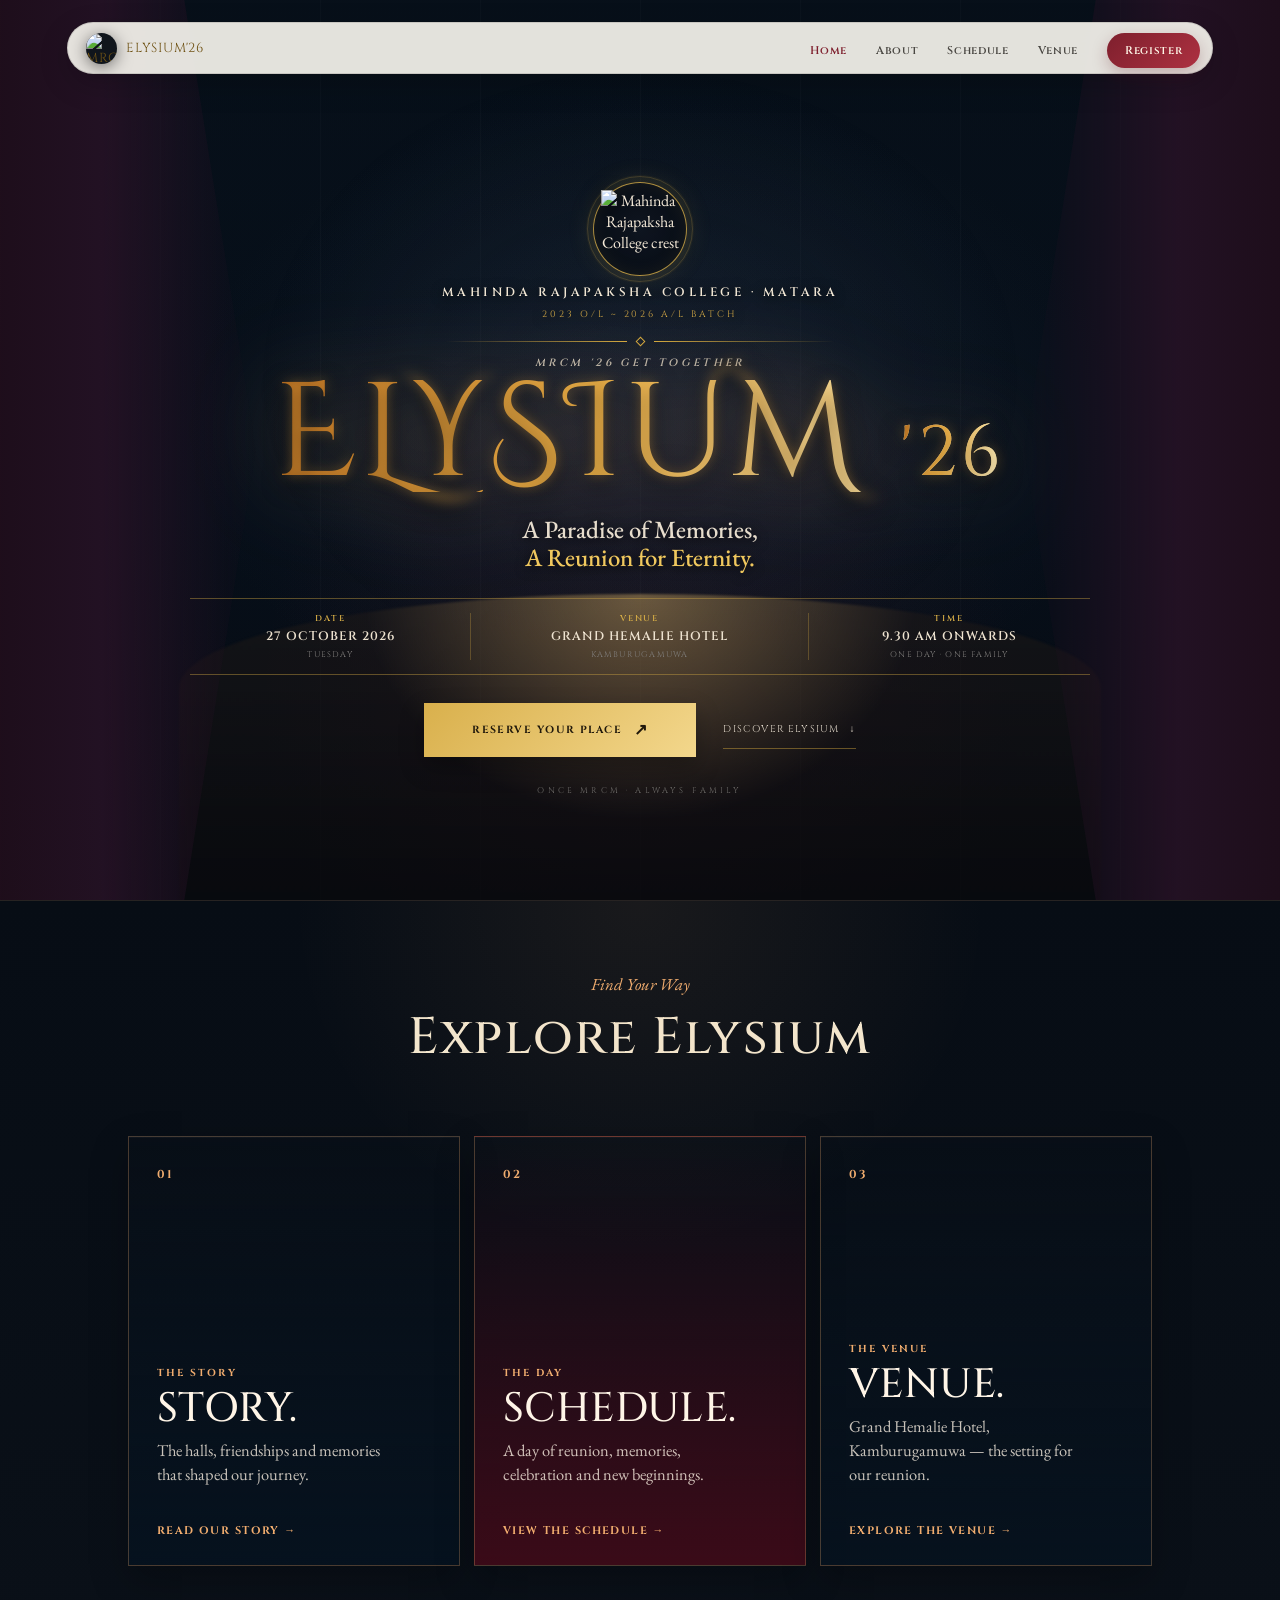
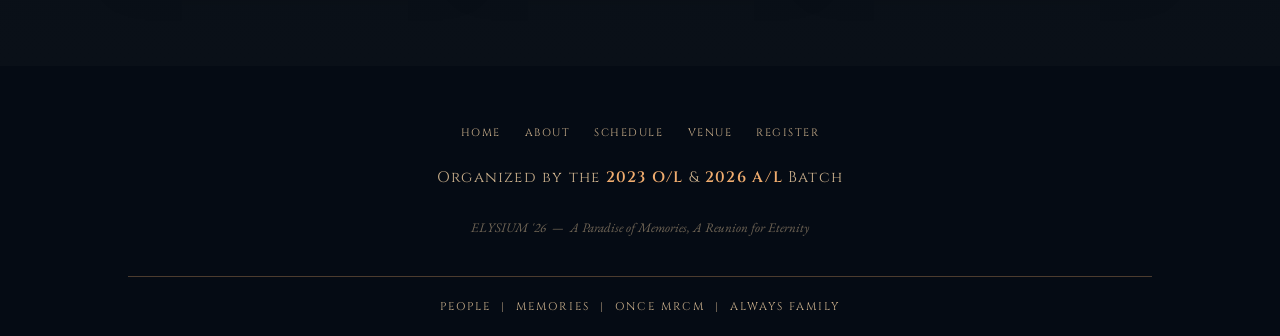
==== index.html @ 6f986b16 "Add files via upload" ====
<!DOCTYPE html>
<html lang="en">
<head>
<meta charset="UTF-8">
<meta name="viewport" content="width=device-width, initial-scale=1.0, viewport-fit=cover">
<title>ELYSIUM '26 — Home</title>
<link rel="preconnect" href="https://fonts.googleapis.com">
<link rel="preconnect" href="https://fonts.gstatic.com" crossorigin>
<link href="https://fonts.googleapis.com/css2?family=Cinzel:wght@400;500;600;700;900&family=Cinzel+Decorative:wght@400;700&family=EB+Garamond:ital,wght@0,400;0,500;0,600;1,400;1,500&display=swap" rel="stylesheet">
<link rel="stylesheet" href="styles.css">
</head>
<body class="home-page">

<svg width="0" height="0" style="position:absolute" aria-hidden="true">
  <defs>
    <linearGradient id="meanderGrad" x1="0%" y1="0%" x2="100%" y2="0%">
      <stop offset="0%" stop-color="#8B4C2F"/>
      <stop offset="45%" stop-color="#F1AD6F"/>
      <stop offset="75%" stop-color="#FBDF9A"/>
      <stop offset="100%" stop-color="#8B4C2F"/>
    </linearGradient>
  </defs>
</svg>

<nav class="navbar" id="navbar">
  <a href="index.html" class="nav-logo"><img src="assets/school-crest.png" alt="MRCM crest"><span>ELYSIUM'26</span></a>
  <button class="nav-toggle" id="navToggle" aria-label="Toggle menu" aria-expanded="false">
    <span></span><span></span><span></span>
  </button>
  <ul class="nav-links" id="navLinks">
    <li><a href="index.html" class="active">Home</a></li>
    <li><a href="about.html">About</a></li>
    <li><a href="schedule.html">Schedule</a></li>
    <li><a href="venue.html">Venue</a></li>
    <li><a href="register.html" class="nav-cta">Register</a></li>
  </ul>
</nav>

<div class="stars" aria-hidden="true"></div>
<div class="petals" id="petals" aria-hidden="true"></div>
<div class="curtain left" aria-hidden="true"></div>
<div class="curtain-gold left" aria-hidden="true"></div>
<div class="curtain right" aria-hidden="true"></div>
<div class="curtain-gold right" aria-hidden="true"></div>

<!-- ============ HERO ============ -->
<header class="hero reference-hero" id="home">
  <div class="hero-backdrop" aria-hidden="true"></div>
  <div class="hero-side-shape hero-side-left" aria-hidden="true"></div>
  <div class="hero-side-shape hero-side-right" aria-hidden="true"></div>

  <div class="hero-content">
    <div class="reference-crest">
      <img src="assets/school-crest.png" alt="Mahinda Rajapaksha College crest">
    </div>

    <div class="school-name reference-school-name">
      <span>MAHINDA RAJAPAKSHA COLLEGE · MATARA</span>
      <small>2023 O/L ~ 2026 A/L BATCH</small>
    </div>

    <div class="hero-divider reference-divider"><span></span><i></i><span></span></div>
    <p class="eyebrow reference-eyebrow">MRCM '26 GET TOGETHER</p>

    <h1>ELYSIUM <span>'26</span></h1>

    <p class="tagline reference-tagline">A Paradise of Memories,<br><em>A Reunion for Eternity.</em></p>

    <div class="reference-meta">
      <div>
        <small>DATE</small>
        <strong>27 OCTOBER 2026</strong>
        <span>TUESDAY</span>
      </div>
      <div>
        <small>VENUE</small>
        <strong>GRAND HEMALIE HOTEL</strong>
        <span>KAMBURUGAMUWA</span>
      </div>
      <div>
        <small>TIME</small>
        <strong>9.30 AM ONWARDS</strong>
        <span>ONE DAY · ONE FAMILY</span>
      </div>
    </div>

    <div class="reference-actions">
      <a href="register.html" class="reference-primary">RESERVE YOUR PLACE <span>↗</span></a>
      <a href="#explore" class="reference-secondary">DISCOVER ELYSIUM <span>↓</span></a>
    </div>

    <div class="hero-footer-line reference-footer-line">ONCE MRCM · ALWAYS FAMILY</div>
  </div>
</header>

<!-- ============ EXPLORE ============ -->
<section class="explore" id="explore">
  <div class="wrap reveal-stagger">
    <div class="schedule-head reveal" style="opacity:1;transform:none;">
      <p class="kicker">Find Your Way</p>
      <h2>Explore Elysium</h2>
    </div>
    <div class="explore-grid explore-grid-three">
      <a href="about.html" class="explore-card explore-story"><span class="num">01</span><div class="explore-card-bottom"><span class="mini-label">THE STORY</span><h3>STORY.</h3><p>The halls, friendships and memories that shaped our journey.</p><span class="go">Read our story →</span></div></a>
      <a href="schedule.html" class="explore-card explore-schedule"><span class="num">02</span><div class="explore-card-bottom"><span class="mini-label">THE DAY</span><h3>SCHEDULE.</h3><p>A day of reunion, memories, celebration and new beginnings.</p><span class="go">View the schedule →</span></div></a>
      <a href="venue.html" class="explore-card explore-venue"><span class="num">03</span><div class="explore-card-bottom"><span class="mini-label">THE VENUE</span><h3>VENUE.</h3><p>Grand Hemalie Hotel, Kamburugamuwa — the setting for our reunion.</p><span class="go">Explore the venue →</span></div></a>
    </div>
  </div>
</section>

<footer>
  <div class="wrap">
    <svg class="laurel" viewBox="0 0 200 90" aria-hidden="true" style="margin:0 auto 22px;">
      <g fill="none" stroke="#F1AD6F" stroke-width="2" stroke-linecap="round">
        <path d="M100 82 C 70 78, 30 60, 18 24 C 30 34, 44 40, 56 38"/>
        <path d="M100 82 C 130 78, 170 60, 182 24 C 170 34, 156 40, 144 38"/>
      </g>
    </svg>
    <nav class="footer-nav" aria-label="Footer navigation">
      <a href="index.html">Home</a>
      <a href="about.html">About</a>
      <a href="schedule.html">Schedule</a>
      <a href="venue.html">Venue</a>
      <a href="register.html">Register</a>
    </nav>
    <p class="org">Organized by the <b>2023 O/L</b> &amp; <b>2026 A/L</b> Batch</p>
    <p class="credit">ELYSIUM '26 &nbsp;&mdash;&nbsp; A Paradise of Memories, A Reunion for Eternity</p>
    <div class="footer-bar">PEOPLE &nbsp;|&nbsp; MEMORIES &nbsp;|&nbsp; ONCE MRCM &nbsp;|&nbsp; ALWAYS FAMILY</div>
  </div>
</footer>

<script src="script.js" defer></script>

</body>
</html>
---- styles.css ----
:root{
    --primary:   #0A0407;   /* near-black, deep night */
    --secondary: #2E0F0C;   /* deep maroon velvet */
    --maroon2:   #4A140F;   /* richer curtain maroon */
    --accent:    #8B4C2F;   /* bronze */
    --highlight: #F1AD6F;   /* gold */
    --bright:    #FBDF9A;   /* champagne */
    --ivory:     #F3E7CF;   /* ivory */
    --ink:       #F6E9D8;   /* body text on dark */
    --ink-dim:   #cbb08c;   /* muted body text */
    --line:      rgba(241,173,111,0.3);
    --sunset:    #C9772F;   /* warm amber sunset */

    --display: 'Cinzel', 'Cinzel Decorative', serif;
    --body: 'EB Garamond', serif;
  }
  body{ background: var(--primary); }

  *{ box-sizing:border-box; margin:0; padding:0; }
  html{ scroll-behavior:smooth; scroll-padding-top: 84px; }
  body{
    font-family: var(--body);
    color: var(--ink);
    background:
      radial-gradient(ellipse 1100px 800px at 50% 100%, rgba(201,119,47,0.32), transparent 60%),
      radial-gradient(ellipse 900px 700px at 90% 20%, rgba(139,76,47,0.35), transparent 60%),
      radial-gradient(ellipse 900px 700px at 5% 60%, rgba(74,20,15,0.55), transparent 60%),
      linear-gradient(180deg, var(--primary) 0%, var(--secondary) 45%, var(--primary) 100%);
    background-attachment: fixed;
    overflow-x:hidden;
    -webkit-font-smoothing:antialiased;
    position:relative;
  }
  img,svg{ max-width:100%; display:block; }

  a{ color:inherit; }
  ::selection{ background:var(--highlight); color:var(--primary); }
  :focus-visible{ outline:2px solid var(--bright); outline-offset:3px; }

  @media (prefers-reduced-motion: reduce){
    *{ animation-duration:0.01ms !important; animation-iteration-count:1 !important; transition-duration:0.01ms !important; scroll-behavior:auto !important; }
  }

  .wrap{ max-width:1080px; margin:0 auto; padding:0 28px; }

  /* ---------- Starfield (fixed, whole page) ---------- */
  .stars{
    position:fixed; inset:0; pointer-events:none; z-index:0;
    background-image:
      radial-gradient(1.4px 1.4px at 12% 18%, rgba(251,223,154,0.9), transparent),
      radial-gradient(1.2px 1.2px at 28% 42%, rgba(251,223,154,0.7), transparent),
      radial-gradient(1.6px 1.6px at 46% 12%, rgba(251,223,154,0.85), transparent),
      radial-gradient(1.1px 1.1px at 63% 33%, rgba(251,223,154,0.6), transparent),
      radial-gradient(1.5px 1.5px at 78% 8%, rgba(251,223,154,0.8), transparent),
      radial-gradient(1.2px 1.2px at 88% 46%, rgba(251,223,154,0.65), transparent),
      radial-gradient(1.3px 1.3px at 8% 65%, rgba(251,223,154,0.55), transparent),
      radial-gradient(1.4px 1.4px at 35% 72%, rgba(251,223,154,0.6), transparent),
      radial-gradient(1.2px 1.2px at 57% 80%, rgba(251,223,154,0.5), transparent),
      radial-gradient(1.5px 1.5px at 93% 70%, rgba(251,223,154,0.55), transparent);
    animation: twinkle 6s ease-in-out infinite;
    opacity:0.8;
  }
  @keyframes twinkle{
    0%,100%{ opacity:0.55; }
    50%{ opacity:1; }
  }

  /* ---------- Falling petals ---------- */
  .petals{ position:fixed; inset:0; overflow:hidden; pointer-events:none; z-index:0; }
  .petal{
    position:absolute; top:-5%;
    width:8px; height:11px; border-radius:60% 5% 60% 5%;
    background: linear-gradient(135deg, var(--highlight), var(--accent));
    opacity:0.75;
    animation-name: fall, sway;
    animation-timing-function: linear, ease-in-out;
    animation-iteration-count: infinite, infinite;
  }
  @keyframes fall{
    0%{ transform: translateY(-10vh) rotate(0deg); }
    100%{ transform: translateY(115vh) rotate(340deg); }
  }
  @keyframes sway{
    0%,100%{ margin-left:0px; }
    50%{ margin-left:36px; }
  }

  /* ---------- Meander / Greek-key divider ---------- */
  .meander{ width:100%; height:22px; opacity:0.9; }
  .meander rect,.meander path{ fill:none; stroke:url(#meanderGrad); stroke-width:2; }

  /* ---------- Scroll reveal ---------- */
  .reveal{ opacity:0; transform: translateY(28px); transition: opacity 0.9s ease, transform 0.9s ease; }
  .reveal.in{ opacity:1; transform:none; }
  .reveal-stagger > *{ opacity:0; transform: translateY(20px); transition: opacity 0.7s ease, transform 0.7s ease; }
  .reveal-stagger.in > *{ opacity:1; transform:none; }
  .reveal-stagger.in > *:nth-child(1){ transition-delay:0.05s; }
  .reveal-stagger.in > *:nth-child(2){ transition-delay:0.14s; }
  .reveal-stagger.in > *:nth-child(3){ transition-delay:0.23s; }
  .reveal-stagger.in > *:nth-child(4){ transition-delay:0.32s; }
  .reveal-stagger.in > *:nth-child(5){ transition-delay:0.41s; }
  .reveal-stagger.in > *:nth-child(6){ transition-delay:0.5s; }
  .reveal-stagger.in > *:nth-child(7){ transition-delay:0.59s; }

  /* ---------- Navbar ---------- */
  .navbar{
    position:fixed; top:0; left:0; right:0; z-index:50;
    display:flex; align-items:center; justify-content:space-between;
    padding: 18px max(28px, 6vw);
    background: rgba(10,4,7,0.35);
    backdrop-filter: blur(10px);
    -webkit-backdrop-filter: blur(10px);
    border-bottom: 1px solid rgba(241,173,111,0.12);
    transition: background 0.35s ease, border-color 0.35s ease, padding 0.35s ease;
  }
  .navbar.scrolled{
    background: rgba(10,4,7,0.82);
    border-bottom-color: var(--line);
    padding: 12px max(28px, 6vw);
  }
  .nav-logo{
    font-family: var(--display); font-size:1rem; letter-spacing:0.14em;
    color: var(--bright); text-decoration:none;
  }
  .nav-logo span{ color: var(--highlight); }
  .nav-links{
    display:flex; align-items:center; gap:34px;
    list-style:none;
  }
  .nav-links a{
    font-family: var(--display); font-size:0.76rem; letter-spacing:0.12em;
    text-decoration:none; color: var(--ink-dim);
    position:relative; padding-bottom:4px;
    transition: color 0.25s ease;
  }
  .nav-links a::after{
    content:""; position:absolute; left:0; bottom:0; height:1px; width:0;
    background: var(--highlight); transition: width 0.3s ease;
  }
  .nav-links a:hover{ color: var(--bright); }
  .nav-links a:hover::after{ width:100%; }
  .nav-links a.nav-cta{
    color: var(--primary);
    background: linear-gradient(100deg, var(--accent), var(--highlight) 55%, var(--bright));
    padding: 9px 20px; letter-spacing:0.1em;
  }
  .nav-links a.nav-cta::after{ display:none; }
  .nav-links a.active{ color: var(--bright); }
  .nav-links a.active::after{ width:100%; }

  /* ---------- Compact page header (About/Schedule/Venue/Register) ---------- */
  .page-hero{
    position:relative; overflow:hidden;
    min-height:46vh;
    display:flex; flex-direction:column; align-items:center; justify-content:center;
    text-align:center; padding: 140px 24px 56px;
  }
  .page-hero .hero-glow{ width:480px; height:480px; top:-6%; opacity:0.85; }
  .page-hero .laurel{ width:88px; }
  .page-hero h1{
    font-family: var(--display); font-weight:700;
    font-size: clamp(2.2rem, 6.4vw, 3.6rem);
    letter-spacing:0.05em;
    background: linear-gradient(100deg, var(--accent) 0%, var(--highlight) 30%, var(--bright) 50%, var(--highlight) 70%, var(--accent) 100%);
    background-size:220% auto;
    -webkit-background-clip:text; background-clip:text; color:transparent;
    filter: drop-shadow(0 0 30px rgba(241,173,111,0.35));
    animation: shimmer 7s linear infinite;
    position:relative; z-index:2;
  }
  .page-hero .eyebrow{ position:relative; z-index:2; }
  .page-hero .page-crumb{
    font-family: var(--display); font-size:0.75rem; letter-spacing:0.18em;
    color: var(--ink-dim); margin-top:14px; position:relative; z-index:2;
  }
  .page-hero .page-crumb a{ color:var(--highlight); text-decoration:none; }
  .page-hero .page-crumb a:hover{ text-decoration:underline; }

  /* ---------- Home: explore cards ---------- */
  .explore{ padding-top: 70px; }
  .explore-grid{
    display:grid; grid-template-columns: repeat(3, 1fr); gap:28px;
    margin-top:48px;
  }
  .explore-card{
    display:block; text-decoration:none;
    border:1px solid var(--line);
    background: linear-gradient(160deg, rgba(241,173,111,0.1), rgba(139,76,47,0.22));
    padding: 38px 30px; position:relative;
    transition: transform 0.35s ease, box-shadow 0.35s ease, border-color 0.35s ease;
  }
  .explore-card:hover{ transform: translateY(-6px); box-shadow: 0 16px 40px rgba(0,0,0,0.35); border-color: var(--highlight); }
  .explore-card .num{
    font-family: var(--display); font-size:0.75rem; letter-spacing:0.14em;
    color: var(--highlight); margin-bottom:14px; display:block;
  }
  .explore-card h3{
    font-family: var(--display); font-size:1.3rem; color: var(--bright);
    letter-spacing:0.03em; margin-bottom:10px;
  }
  .explore-card p{
    font-family: var(--body); font-size:1rem; color: var(--ink-dim); line-height:1.6;
  }
  .explore-card .go{
    display:inline-block; margin-top:18px; font-family:var(--display);
    font-size:0.72rem; letter-spacing:0.12em; color:var(--highlight);
  }
  @media (max-width: 820px){
    .explore-grid{ grid-template-columns: 1fr; }
  }

  .nav-toggle{
    display:none; flex-direction:column; gap:5px;
    background:none; border:none; cursor:pointer; padding:6px; z-index:51;
  }
  .nav-toggle span{ width:24px; height:2px; background: var(--highlight); display:block; transition: transform 0.3s ease, opacity 0.3s ease; }
  .nav-toggle.open span:nth-child(1){ transform: translateY(7px) rotate(45deg); }
  .nav-toggle.open span:nth-child(2){ opacity:0; }
  .nav-toggle.open span:nth-child(3){ transform: translateY(-7px) rotate(-45deg); }

  @media (max-width: 760px){
    .nav-toggle{ display:flex; }
    .nav-links{
      position:fixed; top:0; right:0; height:100vh; width:min(72vw, 300px);
      flex-direction:column; align-items:flex-start; justify-content:center; gap:28px;
      background: rgba(10,4,7,0.97);
      border-left: 1px solid var(--line);
      padding: 40px;
      transform: translateX(100%);
      transition: transform 0.4s ease;
    }
    .nav-links.open{ transform: translateX(0); }
    .nav-links a{ font-size:0.9rem; }
  }

  /* ---------- Velvet curtain frame ---------- */
  .curtain{
    position:fixed; top:0; bottom:0; width:min(9vw, 90px);
    background: linear-gradient(90deg, var(--maroon2), rgba(46,15,12,0.0));
    z-index:1; pointer-events:none;
    box-shadow: inset 0 0 60px rgba(0,0,0,0.5);
  }
  .curtain.left{ left:0; }
  .curtain.right{ right:0; transform:scaleX(-1); }
  .curtain::before{
    content:""; position:absolute; inset:0;
    background-image: repeating-linear-gradient(90deg, rgba(241,173,111,0.12) 0 3px, transparent 3px 14px);
  }
  .curtain-gold{
    position:fixed; top:0; width:4px; height:100%; z-index:1; pointer-events:none;
    background: linear-gradient(180deg, var(--bright), var(--highlight) 40%, var(--accent) 80%, transparent);
    opacity:0.85;
  }
  .curtain-gold.left{ left: min(9vw, 90px); }
  .curtain-gold.right{ right: min(9vw, 90px); }
  @media (max-width: 700px){
    .curtain, .curtain-gold{ display:none; }
  }

  /* ---------- Corner taglines ---------- */
  .corner-tag{
    position:absolute; top:34px;
    font-family: var(--display); font-size:0.68rem;
    letter-spacing:0.18em; line-height:1.9;
    color: var(--ink-dim); text-align:center;
    z-index:2; opacity:0.9;
  }
  .corner-tag.cl{ left: max(28px, 6vw); }
  .corner-tag.cr{ right: max(28px, 6vw); }
  @media (max-width: 640px){ .corner-tag{ display:none; } }

  /* ---------- Hero ---------- */
  .hero{
    position:relative;
    min-height:100svh;
    display:flex;
    flex-direction:column;
    align-items:center;
    justify-content:center;
    text-align:center;
    padding: 64px 24px 48px;
    overflow:hidden;
  }
  .hero-columns{
    position:absolute; inset:0;
    display:flex; justify-content:space-between;
    opacity:0.14; pointer-events:none;
  }
  .hero-columns svg{ height:100%; width:auto; }
  .hero-columns .l{ transform:translateX(-8%); }
  .hero-columns .r{ transform:translateX(8%) scaleX(-1); }

  .hero-glow{
    position:absolute; top:8%; left:50%; translate:-50% 0;
    width:640px; height:640px; max-width:140vw;
    background: radial-gradient(circle, rgba(241,173,111,0.3) 0%, rgba(139,76,47,0.12) 45%, transparent 72%);
    filter: blur(6px);
    pointer-events:none;
    animation: pulse 8s ease-in-out infinite;
  }
  .hero-sunset{
    position:absolute; bottom:-10%; left:50%; translate:-50% 0;
    width:900px; height:420px; max-width:180vw;
    background: radial-gradient(ellipse, rgba(201,119,47,0.4) 0%, rgba(201,119,47,0.12) 45%, transparent 75%);
    pointer-events:none;
  }
  @keyframes pulse{
    0%,100%{ opacity:0.75; scale:1; }
    50%{ opacity:1; scale:1.06; }
  }

  .laurel{ width:120px; margin:0 auto 14px; opacity:0.9; }

  .crest-line{
    font-family: var(--display); font-size:0.78rem; letter-spacing:0.28em;
    color: var(--ink-dim); margin-bottom:4px; position:relative; z-index:2;
  }
  .crest-sub{
    font-family: var(--display); font-size:0.95rem; letter-spacing:0.34em;
    color: var(--highlight); margin-bottom:20px; position:relative; z-index:2;
  }

  .eyebrow{
    font-family: var(--body);
    font-style:italic;
    font-size:1.05rem;
    letter-spacing:0.04em;
    color: var(--highlight);
    margin-bottom: 10px;
    position:relative; z-index:2;
  }

  .hero h1{
    font-family: var(--display);
    font-weight:700;
    font-size: clamp(3rem, 11vw, 7.2rem);
    letter-spacing: 0.06em;
    line-height:1;
    background: linear-gradient(100deg, var(--accent) 0%, var(--highlight) 30%, var(--bright) 50%, var(--highlight) 70%, var(--accent) 100%);
    background-size: 220% auto;
    -webkit-background-clip: text;
    background-clip: text;
    color: transparent;
    filter: drop-shadow(0 0 46px rgba(241,173,111,0.4));
    position:relative; z-index:2;
    animation: shimmer 7s linear infinite;
  }
  @keyframes shimmer{
    0%{ background-position: 0% center; }
    100%{ background-position: -220% center; }
  }
  .hero h1 span{ background: linear-gradient(100deg, var(--bright), var(--highlight)); -webkit-background-clip:text; background-clip:text; color:transparent; }

  .tagline{
    font-family: var(--body);
    font-style: italic;
    font-weight:500;
    font-size: clamp(1.1rem, 2.6vw, 1.55rem);
    color: var(--ivory);
    margin-top: 20px;
    max-width: 34ch;
    position:relative; z-index:2;
  }

  .hero-meta{
    margin-top:40px;
    display:flex; flex-wrap:wrap; gap:14px 34px;
    justify-content:center;
    font-family: var(--display);
    font-size:0.82rem;
    letter-spacing:0.14em;
    color: var(--ink-dim);
    position:relative; z-index:2;
  }
  .hero-meta b{ color:var(--highlight); font-weight:600; }

  .hero-cta{
    margin-top:32px; position:relative; z-index:2; display:inline-block;
    font-family:var(--display); font-size:0.82rem; letter-spacing:0.12em;
    color:var(--primary);
    background:linear-gradient(100deg, var(--accent), var(--highlight) 55%, var(--bright));
    background-size:200% auto;
    padding:14px 32px; text-decoration:none;
    box-shadow: 0 0 0 rgba(241,173,111,0);
    transition: box-shadow 0.3s ease, transform 0.3s ease, background-position 0.4s ease;
  }
  .hero-cta:hover{
    box-shadow: 0 6px 26px rgba(241,173,111,0.45);
    transform: translateY(-2px);
    background-position: 100% center;
  }

  .hero .meander{ margin-top:52px; max-width:420px; position:relative; z-index:2; }

  .scroll-cue{
    position:relative; z-index:2; margin-top:22px;
    width:20px; height:32px; border:1px solid var(--line); border-radius:12px;
    display:flex; justify-content:center; padding-top:6px;
  }
  .scroll-cue::before{
    content:""; width:4px; height:8px; border-radius:2px; background:var(--highlight);
    animation: scrollDot 1.8s ease-in-out infinite;
  }
  @keyframes scrollDot{
    0%{ transform:translateY(0); opacity:1; }
    70%{ transform:translateY(10px); opacity:0.2; }
    100%{ transform:translateY(0); opacity:0; }
  }

  /* ---------- Section shell ---------- */
  section{ position:relative; padding: 110px 0; z-index:1; }
  .kicker{
    font-family: var(--body); font-style:italic;
    color: var(--highlight);
    font-size: 1.05rem;
    margin-bottom: 8px;
  }
  h2{
    font-family: var(--display);
    font-weight:600;
    font-size: clamp(2rem, 4.4vw, 2.9rem);
    color: var(--bright);
    letter-spacing:0.03em;
  }

  /* ---------- Intro ---------- */
  .intro{
    display:grid;
    grid-template-columns: 1.25fr 0.85fr;
    gap: 64px;
    align-items:center;
  }
  .intro p{
    font-size: 1.18rem;
    line-height:1.85;
    color: var(--ink);
    max-width: 56ch;
  }
  .intro p::first-letter{
    font-family: var(--display);
    font-size: 3.6rem;
    float:left;
    line-height:0.8;
    padding: 8px 12px 0 0;
    color: var(--highlight);
  }
  .intro-art{ opacity:0.92; }
  .intro-art svg{ width:100%; }

  /* ---------- Schedule ---------- */
  .schedule-head{ text-align:center; margin-bottom: 64px; }
  .timeline{
    position:relative;
    max-width: 720px;
    margin: 0 auto;
  }
  .timeline::before{
    content:"";
    position:absolute;
    left: 118px;
    top:6px; bottom:6px;
    width:1px;
    background: linear-gradient(180deg, transparent, var(--highlight) 8%, var(--highlight) 92%, transparent);
    opacity:0.55;
  }
  .t-row{
    display:grid;
    grid-template-columns: 100px 36px 1fr;
    align-items:start;
    column-gap: 18px;
    padding: 22px 0;
  }
  .t-time{
    font-family: var(--display);
    font-size: 0.92rem;
    letter-spacing:0.04em;
    color: var(--highlight);
    text-align:right;
    padding-top:3px;
    white-space:nowrap;
  }
  .t-dot-col{ display:flex; justify-content:center; }
  .t-dot{
    width:11px; height:11px; border-radius:50%;
    background: var(--bright);
    box-shadow: 0 0 0 4px rgba(139,76,47,0.55), 0 0 14px rgba(241,173,111,0.55);
    margin-top:6px;
    animation: dotGlow 2.6s ease-in-out infinite;
  }
  @keyframes dotGlow{
    0%,100%{ box-shadow: 0 0 0 4px rgba(139,76,47,0.55), 0 0 10px rgba(241,173,111,0.4); }
    50%{ box-shadow: 0 0 0 6px rgba(139,76,47,0.4), 0 0 20px rgba(241,173,111,0.75); }
  }
  .t-event{
    font-family: var(--body);
    font-size: 1.18rem;
    font-weight:500;
    color: var(--ivory);
  }
  .t-event small{
    display:block;
    font-style:italic;
    font-size:0.98rem;
    color: var(--ink-dim);
    margin-top: 3px;
    font-weight:400;
  }

  /* ---------- Venue ---------- */
  .venue{
    display:grid;
    grid-template-columns: 0.9fr 1.1fr;
    gap: 56px;
    align-items:center;
  }
  .venue-card{
    border: 1px solid var(--line);
    background: linear-gradient(160deg, rgba(241,173,111,0.14), rgba(139,76,47,0.28));
    padding: 44px 40px;
    position:relative;
    transition: box-shadow 0.4s ease, transform 0.4s ease;
  }
  .venue-card:hover{ box-shadow: 0 10px 40px rgba(0,0,0,0.35); transform: translateY(-3px); }
  .venue-card::before,.venue-card::after{
    content:""; position:absolute; width:26px; height:26px;
    border: 1px solid var(--highlight); opacity:0.75;
  }
  .venue-card::before{ top:-1px; left:-1px; border-right:none; border-bottom:none; }
  .venue-card::after{ bottom:-1px; right:-1px; border-left:none; border-top:none; }

  .venue-name{
    font-family: var(--display);
    font-size: 1.6rem;
    color: var(--bright);
    margin-bottom: 10px;
  }
  .venue-addr{
    font-size: 1.12rem;
    color: var(--ink-dim);
    font-style:italic;
    margin-bottom: 22px;
  }
  .venue-date{
    display:inline-flex; align-items:center; gap:10px;
    font-family: var(--display);
    font-size:0.85rem;
    letter-spacing:0.1em;
    color: var(--primary);
    background: linear-gradient(100deg, var(--accent), var(--highlight) 55%, var(--bright));
    padding: 10px 18px;
  }
  .venue-art svg{ width:100%; opacity:0.9; }

  /* ---------- RSVP ---------- */
  .rsvp-section{ text-align:center; }
  .rsvp-head{ margin-bottom: 46px; }
  .rsvp-head p.sub{
    font-style:italic; color:var(--ink-dim); margin-top:10px;
    max-width: 50ch; margin-left:auto; margin-right:auto;
  }
  .rsvp-card{
    max-width: 600px; margin: 0 auto;
    border: 1px solid var(--line);
    background: linear-gradient(160deg, rgba(241,173,111,0.12), rgba(139,76,47,0.26));
    padding: 44px 36px;
    position:relative;
    transition: box-shadow 0.4s ease;
  }
  .rsvp-card:hover{ box-shadow: 0 10px 40px rgba(0,0,0,0.35); }
  .rsvp-card::before,.rsvp-card::after{
    content:""; position:absolute; width:26px; height:26px;
    border: 1px solid var(--highlight); opacity:0.75;
  }
  .rsvp-card::before{ top:-1px; left:-1px; border-right:none; border-bottom:none; }
  .rsvp-card::after{ bottom:-1px; right:-1px; border-left:none; border-top:none; }

  .rsvp-form{ display:grid; gap:20px; text-align:left; }
  .rsvp-form label{
    display:block; font-family:var(--display); font-size:0.78rem;
    letter-spacing:0.08em; color:var(--highlight); margin-bottom:8px;
  }
  .rsvp-form input[type="text"],
  .rsvp-form input[type="email"],
  .rsvp-form input[type="tel"],
  .rsvp-form textarea{
    width:100%; background: rgba(10,4,7,0.4);
    border:1px solid var(--line); color:var(--ivory);
    font-family: var(--body); font-size:1.05rem;
    padding:11px 14px;
    transition: border-color 0.25s ease, box-shadow 0.25s ease;
  }
  .rsvp-form input:focus, .rsvp-form textarea:focus{
    border-color:var(--highlight); box-shadow: 0 0 0 3px rgba(241,173,111,0.18); outline:none;
  }

  .radio-row{ display:flex; gap:22px; flex-wrap:wrap; }
  .form-choice-group{ border:0; min-width:0; }
  .form-choice-group legend{
    font-family:var(--display); font-size:0.78rem; letter-spacing:0.08em;
    color:var(--highlight); margin-bottom:8px;
  }
  .radio-row label{
    display:flex; align-items:center; gap:8px;
    font-family:var(--body); font-size:1.02rem;
    letter-spacing:normal; color:var(--ivory); margin:0;
  }
  .radio-row input{ accent-color: var(--highlight); width:16px; height:16px; }

  .rsvp-submit{
    justify-self:start;
    font-family: var(--display);
    font-size:0.85rem; letter-spacing:0.1em;
    color: var(--primary);
    background: linear-gradient(100deg, var(--accent), var(--highlight) 55%, var(--bright));
    background-size:200% auto;
    border:none; padding:14px 32px;
    cursor:pointer;
    transition: box-shadow 0.3s ease, transform 0.3s ease, background-position 0.4s ease;
  }
  .rsvp-submit:hover{ box-shadow: 0 6px 26px rgba(241,173,111,0.45); transform:translateY(-2px); background-position:100% center; }
  .rsvp-submit:disabled{ opacity:0.6; cursor:default; transform:none; box-shadow:none; }

  .rsvp-status{ font-style:italic; color:var(--ink-dim); min-height:1.4em; }
  .rsvp-status.ok{ color: var(--bright); }
  .rsvp-status.err{ color: #e3a98a; }
  .rsvp-note{ font-size:0.86rem; color:var(--ink-dim); margin-top:10px; }

  .footer-nav{
    display:flex; flex-wrap:wrap; justify-content:center; gap:10px 24px;
    margin:0 auto 24px;
  }
  .footer-nav a{
    color:var(--ink-dim); font-family:var(--display); font-size:.67rem;
    letter-spacing:.14em; text-decoration:none; text-transform:uppercase;
    transition:color .2s ease;
  }
  .footer-nav a:hover,.footer-nav a:focus-visible{color:var(--bright);}
  @media(max-width:520px){.footer-nav{gap:13px 18px}.footer-nav a{font-size:.62rem;}}

  /* ---------- Registration trust & mobile navigation ---------- */
  .consent-row{ display:flex; align-items:flex-start; gap:11px; }
  .consent-row input{ accent-color:var(--highlight); width:18px; height:18px; margin-top:2px; flex:0 0 auto; }
  .rsvp-form .consent-row label{
    margin:0; color:var(--ink); font-family:var(--body); font-size:0.98rem;
    font-weight:400; letter-spacing:normal; line-height:1.45;
  }
  .privacy-note{
    border-left:2px solid var(--highlight); padding:2px 0 2px 15px;
    color:var(--ink-dim); font-size:0.93rem; line-height:1.55;
  }
  .privacy-note summary{ color:var(--highlight); cursor:pointer; font-family:var(--display); font-size:0.73rem; letter-spacing:0.08em; }
  .privacy-note p{ margin-top:10px; }
  .nav-backdrop{ display:none; }
  @media (max-width:760px){
    body.nav-open{ overflow:hidden; }
    .nav-backdrop{
      display:block; position:fixed; inset:0; z-index:49; border:0;
      background:rgba(0,0,0,.46); opacity:0; pointer-events:none;
      transition:opacity .3s ease;
    }
    body.nav-open .nav-backdrop{ opacity:1; pointer-events:auto; }
  }

  /* ---------- Footer ---------- */
  footer{ padding: 60px 0 0; text-align:center; }
  footer .laurel{ width:74px; margin-bottom:22px; opacity:0.75; }
  .org{
    font-family: var(--display);
    font-size:0.95rem;
    letter-spacing:0.08em;
    color: var(--ink-dim);
    line-height:1.9;
  }
  .org b{ color:var(--highlight); font-weight:600; }
  .credit{
    margin-top: 26px;
    font-size:0.82rem;
    color: rgba(203,176,140,0.55);
    font-style:italic;
  }
  .footer-bar{
    margin-top:40px; padding: 22px 24px;
    border-top: 1px solid var(--line);
    font-family: var(--display); font-size:0.7rem;
    letter-spacing:0.18em; color: var(--ink-dim);
  }

  @media (max-width: 760px){
    .intro, .venue{ grid-template-columns: 1fr; }
    .intro-art{ order:-1; max-width:220px; margin:0 auto; }
    .venue-art{ order:-1; max-width:220px; margin:0 auto; }
    .timeline::before{ left: 96px; }
    .t-row{ grid-template-columns: 78px 30px 1fr; }
    section{ padding: 76px 0; }
  }
/* ===== ELYSIUM '26 HOMEPAGE REDESIGN ===== */
.hero{
  min-height: 820px;
  height: min(900px, 100vh);
  position:relative;
  overflow:hidden;
  display:flex;
  align-items:center;
  justify-content:center;
  text-align:center;
  padding:130px 24px 48px;
  isolation:isolate;
  background:
    radial-gradient(circle at 75% 52%, rgba(231,151,66,.34), transparent 23%),
    radial-gradient(circle at 50% 30%, rgba(37,53,77,.42), transparent 32%),
    linear-gradient(180deg,#070d16 0%,#101722 38%,#321b1a 70%,#0a0b10 100%);
}
.hero::before{content:"";position:absolute;inset:0;z-index:-3;background:
  radial-gradient(ellipse at 75% 75%,rgba(247,180,82,.42),transparent 19%),
  radial-gradient(ellipse at 30% 80%,rgba(157,60,32,.20),transparent 25%),
  linear-gradient(180deg,transparent 45%,rgba(5,8,12,.4) 100%);
}
.hero-backdrop{position:absolute;inset:0;z-index:-2;opacity:.9;background:
  linear-gradient(180deg,rgba(4,7,12,.2),rgba(5,6,10,.65)),
  repeating-linear-gradient(90deg,transparent 0 8%,rgba(241,173,111,.025) 8.1% 8.35%,transparent 8.45% 16%);
}
.hero-backdrop::after{content:"";position:absolute;left:14%;right:14%;bottom:-8%;height:42%;border-radius:50% 50% 0 0/25% 25% 0 0;background:
  radial-gradient(ellipse at 50% 0%,rgba(255,210,125,.34),transparent 42%),
  linear-gradient(180deg,rgba(41,32,27,.4),rgba(5,7,11,.8));filter:blur(1px);}
.hero-ornament{position:absolute;top:0;bottom:0;width:18%;z-index:-1;opacity:.8;background:
  linear-gradient(90deg,rgba(73,9,17,.96),rgba(103,17,26,.64) 35%,transparent 80%);}
.hero-ornament::after{content:"";position:absolute;top:0;bottom:0;width:2px;background:linear-gradient(180deg,transparent,var(--highlight),transparent);opacity:.55;}
.hero-ornament-left{left:0;clip-path:polygon(0 0,100% 0,72% 8%,60% 32%,75% 68%,100% 92%,0 100%);}
.hero-ornament-right{right:0;transform:scaleX(-1);clip-path:polygon(0 0,100% 0,72% 8%,60% 32%,75% 68%,100% 92%,0 100%);}
.hero-content{width:min(1120px,100%);position:relative;z-index:3;display:flex;flex-direction:column;align-items:center;}
.school-mark{display:flex;flex-direction:column;align-items:center;gap:8px;margin-bottom:5px;}
.school-mark img{width:88px;height:92px;object-fit:cover;object-position:center;border-radius:8px;filter:drop-shadow(0 8px 18px rgba(0,0,0,.5));}
.school-name{font-family:var(--display);color:var(--ivory);letter-spacing:.13em;text-transform:uppercase;line-height:1.3;text-shadow:0 2px 12px #000;}
.school-name span{display:block;font-size:clamp(.9rem,1.7vw,1.25rem);}
.school-name small{display:block;margin-top:5px;font-size:.72rem;letter-spacing:.42em;color:var(--highlight);}
.hero-divider{display:flex;align-items:center;gap:10px;width:min(360px,70%);margin:15px auto 8px;}
.hero-divider span{height:1px;flex:1;background:linear-gradient(90deg,transparent,var(--highlight));}
.hero-divider span:last-child{background:linear-gradient(90deg,var(--highlight),transparent);}
.hero-divider i{width:8px;height:8px;transform:rotate(45deg);border:1px solid var(--highlight);display:block;box-shadow:0 0 14px rgba(251,223,154,.45);}
.hero .eyebrow{font-size:.72rem;letter-spacing:.22em;color:var(--ink-dim);text-transform:uppercase;margin:5px 0 12px;}
.hero h1{font-family:var(--display);font-weight:500;font-size:clamp(4rem,9vw,8.2rem);line-height:.88;letter-spacing:.01em;color:var(--bright);text-shadow:0 0 20px rgba(241,173,111,.3),0 7px 30px rgba(0,0,0,.7);margin:0;}
.hero h1::first-letter{font-family:'Cinzel Decorative',var(--display);}
.hero h1 span{font-family:var(--display);font-weight:400;}
.hero .tagline{font-family:var(--body);font-style:italic;font-size:clamp(1.1rem,2vw,1.45rem);line-height:1.25;color:var(--ivory);margin:18px 0 25px;text-shadow:0 2px 12px #000;}
.hero-meta{width:min(1060px,100%);display:grid;grid-template-columns:1.1fr 1.25fr .8fr 1.45fr;border-top:1px solid rgba(241,173,111,.35);border-bottom:1px solid rgba(241,173,111,.35);margin:0 auto 24px;padding:16px 0;}
.hero-meta>div{padding:0 18px;display:flex;flex-direction:column;justify-content:center;gap:4px;border-right:1px solid rgba(241,173,111,.28);}
.hero-meta>div:last-child{border-right:0;}
.hero-meta strong{font-family:var(--display);font-size:.82rem;letter-spacing:.08em;color:var(--ivory);font-weight:500;}
.hero-meta small{font-family:var(--display);font-size:.6rem;line-height:1.45;letter-spacing:.16em;color:var(--ink-dim);}
.hero-meta sup{font-size:.55em;}
.hero-cta{display:inline-flex;align-items:center;gap:18px;text-decoration:none;font-family:var(--display);font-size:.76rem;letter-spacing:.2em;color:#120a06;background:linear-gradient(100deg,var(--accent),var(--highlight) 50%,var(--bright));padding:14px 32px;box-shadow:0 12px 30px rgba(0,0,0,.35),0 0 24px rgba(241,173,111,.14);transition:transform .3s ease,box-shadow .3s ease;}
.hero-cta span{font-size:1.1rem;}
.hero-cta:hover{transform:translateY(-3px);box-shadow:0 16px 34px rgba(0,0,0,.45),0 0 32px rgba(241,173,111,.24);}
.hero-footer-line{margin-top:25px;font-family:var(--display);font-size:.6rem;letter-spacing:.3em;color:var(--ink-dim);}
.hero .corner-tag{position:absolute;top:125px;z-index:4;font-family:var(--display);font-size:.55rem;line-height:2.1;letter-spacing:.2em;color:var(--bright);text-transform:uppercase;opacity:.9;}
.hero .corner-tag::after{content:"";display:block;width:55px;height:1px;background:var(--highlight);margin-top:7px;box-shadow:0 0 8px rgba(241,173,111,.4);}
.hero .cl{left:6vw;text-align:left}.hero .cr{right:6vw;text-align:right}.hero .cr::after{margin-left:auto}
.explore{position:relative;background:linear-gradient(180deg,#070d15,#0a1018);padding:72px 0 100px;border-top:1px solid rgba(241,173,111,.12);}
.explore::before{content:"";position:absolute;inset:0;background:radial-gradient(circle at 50% 0%,rgba(241,173,111,.08),transparent 35%);pointer-events:none;}
.explore .schedule-head{text-align:center}.explore .schedule-head h2{font-family:var(--display);font-size:clamp(2rem,4vw,3.3rem);font-weight:500;color:var(--ivory);}
.explore-grid{grid-template-columns:repeat(4,1fr);gap:16px;margin-top:40px;}
.explore-card{min-height:225px;padding:30px 24px;background:linear-gradient(155deg,rgba(21,29,40,.92),rgba(8,12,18,.96));border:1px solid rgba(241,173,111,.22);box-shadow:inset 0 1px rgba(255,255,255,.03),0 15px 35px rgba(0,0,0,.25);}
.explore-card:hover{border-color:var(--highlight);background:linear-gradient(155deg,rgba(40,35,31,.96),rgba(8,12,18,.98));}
.explore-card h3{text-transform:uppercase;letter-spacing:.16em;font-size:1rem;}
.explore-card p{font-size:.98rem;line-height:1.55;}
@media(max-width:900px){.hero{min-height:900px;height:auto}.hero-meta{grid-template-columns:1fr 1fr}.hero-meta>div:nth-child(2){border-right:0}.hero-meta>div:nth-child(3),.hero-meta>div:nth-child(4){margin-top:14px}.hero-meta>div:nth-child(3){border-top:1px solid rgba(241,173,111,.2);padding-top:14px}.hero-meta>div:nth-child(4){border-top:1px solid rgba(241,173,111,.2);padding-top:14px}.explore-grid{grid-template-columns:1fr 1fr}.hero .corner-tag{display:none}}
@media(max-width:620px){.navbar{padding:14px 18px}.nav-links{gap:18px}.hero{padding:118px 16px 38px;min-height:900px}.school-mark img{width:72px;height:76px}.school-name span{font-size:.8rem}.school-name small{font-size:.58rem}.hero h1{font-size:clamp(3.3rem,16vw,5rem)}.hero .tagline{font-size:1rem}.hero-meta{grid-template-columns:1fr;}.hero-meta>div{border-right:0!important;border-top:1px solid rgba(241,173,111,.18)!important;margin-top:0!important;padding:11px 8px!important}.hero-meta>div:first-child{border-top:0!important}.hero-footer-line{font-size:.48rem;letter-spacing:.16em}.explore-grid{grid-template-columns:1fr}.explore-card{min-height:auto}}
.nav-logo{display:flex;align-items:center;gap:10px;letter-spacing:.1em}
.nav-logo img{width:30px;height:32px;object-fit:cover;object-position:center;border-radius:3px;filter:drop-shadow(0 3px 8px rgba(0,0,0,.5))}
.nav-logo span{color:var(--bright)}

/* =========================================================
   ELYSIUM '26 MOTION SYSTEM — cinematic scroll interactions
   ========================================================= */
:root{ --ease-cinematic:cubic-bezier(.16,1,.3,1); }

/* Scroll progress */
.scroll-progress{
  position:fixed;top:0;left:0;width:100%;height:2px;z-index:100;
  transform-origin:left center;transform:scaleX(0);
  background:linear-gradient(90deg,var(--accent),var(--highlight),var(--bright));
  box-shadow:0 0 14px rgba(241,173,111,.55);
  pointer-events:none;
}

/* Initial hero choreography */
.hero .school-mark,
.hero .hero-divider,
.hero .eyebrow,
.hero h1,
.hero .tagline,
.hero .hero-meta,
.hero .hero-cta,
.hero .hero-footer-line{
  opacity:0;
  transform:translateY(26px);
  animation:heroRise 1s var(--ease-cinematic) forwards;
}
.hero .school-mark{animation-delay:.08s}
.hero .hero-divider{animation-delay:.18s}
.hero .eyebrow{animation-delay:.26s}
.hero h1{animation-delay:.34s}
.hero .tagline{animation-delay:.46s}
.hero .hero-meta{animation-delay:.58s}
.hero .hero-cta{animation-delay:.72s}
.hero .hero-footer-line{animation-delay:.84s}
@keyframes heroRise{to{opacity:1;transform:none}}

/* Page headers */
.page-hero .laurel,
.page-hero .eyebrow,
.page-hero h1,
.page-hero .page-crumb{
  opacity:0;transform:translateY(22px);
  animation:heroRise .9s var(--ease-cinematic) forwards;
}
.page-hero .laurel{animation-delay:.08s}
.page-hero .eyebrow{animation-delay:.18s}
.page-hero h1{animation-delay:.3s}
.page-hero .page-crumb{animation-delay:.42s}

/* More dimensional reveals */
.reveal{transition:opacity .95s var(--ease-cinematic),transform .95s var(--ease-cinematic),filter .95s var(--ease-cinematic);filter:blur(3px)}
.reveal.in{filter:none}
.reveal-stagger > *{transition:opacity .85s var(--ease-cinematic),transform .85s var(--ease-cinematic),filter .85s var(--ease-cinematic);filter:blur(3px)}
.reveal-stagger.in > *{filter:none}

/* Scroll-reactive background layers */
.hero-backdrop,.hero-ornament,.hero-glow,.hero-sunset,.stars{will-change:transform}
.hero-backdrop{transition:transform .15s linear}
.hero-ornament{transition:transform .15s linear}
.hero-glow{transition:transform .15s linear}

/* Elegant card hover lift + sheen */
.explore-card{
  overflow:hidden;
  isolation:isolate;
}
.explore-card::before{
  content:"";
  position:absolute;
  inset:-30% auto -30% -80%;
  width:55%;
  background:linear-gradient(105deg,transparent,rgba(251,223,154,.11),transparent);
  transform:skewX(-18deg) translateX(-20%);
  transition:transform .8s var(--ease-cinematic);
  pointer-events:none;
  z-index:0;
}
.explore-card:hover::before{transform:skewX(-18deg) translateX(310%)}
.explore-card > *{position:relative;z-index:1}

/* Subtle floating cards after reveal */
.explore-card.in{animation:cardFloat 6s ease-in-out infinite;}
.explore-card.in:nth-child(2){animation-delay:-1.5s}
.explore-card.in:nth-child(3){animation-delay:-3s}
.explore-card.in:nth-child(4){animation-delay:-4.5s}
@keyframes cardFloat{0%,100%{transform:translateY(0)}50%{transform:translateY(-4px)}}
.explore-card:hover{animation-play-state:paused}

/* Timeline line grows as section enters */
.timeline::before{transform-origin:top;transform:scaleY(0);transition:transform 1.2s var(--ease-cinematic)}
.timeline.in::before{transform:scaleY(1)}
.t-row{transition:transform .75s var(--ease-cinematic)}
.t-row:hover{transform:translateX(8px)}

/* Venue / RSVP depth */
.venue-art,.intro-art{transform:translateY(20px);opacity:.35;transition:transform 1.2s var(--ease-cinematic),opacity 1.2s var(--ease-cinematic)}
.venue.in .venue-art,.intro.in .intro-art{transform:none;opacity:.92}

/* Button shimmer */
.hero-cta,.nav-cta,.rsvp-submit,.venue-date{position:relative;overflow:hidden}
.hero-cta::after,.nav-cta::after,.rsvp-submit::after,.venue-date::after{
  content:"";position:absolute;top:-120%;left:-35%;width:25%;height:340%;
  background:linear-gradient(90deg,transparent,rgba(255,255,255,.38),transparent);
  transform:rotate(18deg) translateX(-220%);
  transition:transform .9s var(--ease-cinematic);
  pointer-events:none;
}
.hero-cta:hover::after,.nav-cta:hover::after,.rsvp-submit:hover::after,.venue-date:hover::after{transform:rotate(18deg) translateX(680%)}

/* Footer entrance */
footer{opacity:0;transform:translateY(24px);transition:opacity .9s var(--ease-cinematic),transform .9s var(--ease-cinematic)}
footer.in{opacity:1;transform:none}

/* Cursor glow on desktop */
.cursor-glow{
  position:fixed;width:220px;height:220px;border-radius:50%;
  pointer-events:none;z-index:0;opacity:0;
  background:radial-gradient(circle,rgba(241,173,111,.09),transparent 68%);
  transform:translate(-50%,-50%);transition:opacity .25s ease;
}
@media (pointer:fine){body:hover .cursor-glow{opacity:1}}

/* Mobile motion is intentionally lighter */
@media (max-width:760px){
  .explore-card.in{animation:none}
  .t-row:hover{transform:none}
  .cursor-glow{display:none}
}

@media (prefers-reduced-motion:reduce){
  .hero .school-mark,.hero .hero-divider,.hero .eyebrow,.hero h1,.hero .tagline,.hero .hero-meta,.hero .hero-cta,.hero .hero-footer-line,
  .page-hero .laurel,.page-hero .eyebrow,.page-hero h1,.page-hero .page-crumb{animation:none;opacity:1;transform:none}
  .reveal,.reveal-stagger > *,footer{filter:none;transition:none;opacity:1;transform:none}
  .timeline::before{transform:none;transition:none}
  .explore-card.in{animation:none}
}


/* ---------- Venue showcase ---------- */
.venue-showcase{padding-top:78px;}
.venue-intro{display:grid;grid-template-columns:minmax(0,1fr) auto;gap:36px;align-items:end;margin-bottom:54px;}
.venue-intro h2{font-family:var(--display);font-size:clamp(2.5rem,5vw,4.7rem);font-weight:500;color:var(--bright);line-height:1;margin:8px 0 16px;}
.venue-lead{max-width:700px;color:var(--ink-dim);font-size:1.08rem;line-height:1.8;}
.venue-event-badge{min-width:260px;padding:24px;border:1px solid var(--line);background:linear-gradient(145deg,rgba(241,173,111,.13),rgba(12,16,23,.82));text-align:center;box-shadow:0 18px 50px rgba(0,0,0,.25);}
.venue-event-badge span,.venue-event-badge small{display:block;font-family:var(--display);letter-spacing:.18em;color:var(--ink-dim);font-size:.65rem;}
.venue-event-badge strong{display:block;font-family:var(--display);color:var(--highlight);font-size:1.05rem;letter-spacing:.08em;margin:12px 0;}
.venue-feature{display:grid;grid-template-columns:.86fr 1.14fr;gap:42px;align-items:center;padding:34px;border:1px solid rgba(241,173,111,.2);background:linear-gradient(145deg,rgba(24,16,19,.9),rgba(8,13,20,.94));box-shadow:0 25px 60px rgba(0,0,0,.28);}
.venue-feature-copy{padding:18px 10px 18px 14px;}
.venue-feature-copy .eyebrow{color:var(--highlight);font-family:var(--display);font-size:.67rem;letter-spacing:.22em;}
.venue-feature-copy h3{font-family:var(--display);font-size:clamp(2.1rem,4vw,3.8rem);font-weight:500;color:var(--ivory);margin:10px 0 18px;}
.venue-feature-copy>p:not(.eyebrow){color:var(--ink-dim);line-height:1.8;font-size:1.02rem;}
.venue-facts{margin-top:28px;display:grid;gap:14px;}
.venue-facts div{padding:13px 0;border-bottom:1px solid rgba(241,173,111,.15);display:flex;flex-direction:column;gap:4px;}
.venue-facts span{font-family:var(--display);font-size:.6rem;letter-spacing:.2em;color:var(--highlight);}
.venue-facts b{font-weight:500;color:var(--ivory);font-size:.98rem;}
.venue-feature-frame{position:relative;overflow:hidden;border:1px solid rgba(241,173,111,.32);aspect-ratio:16/10;background:#120d0e;}
.venue-feature-frame::after{content:"";position:absolute;inset:0;background:linear-gradient(180deg,transparent 55%,rgba(3,6,10,.65));pointer-events:none;}
.venue-feature-frame img{width:100%;height:100%;object-fit:cover;display:block;transition:transform 1s var(--ease-cinematic),filter .6s ease;}
.venue-feature-frame:hover img{transform:scale(1.045);filter:saturate(1.06);}
.image-label{position:absolute;z-index:2;left:22px;bottom:18px;font-family:var(--display);font-size:.66rem;letter-spacing:.2em;color:var(--bright);}
.venue-gallery-head{text-align:center;margin:90px auto 34px;max-width:680px;}
.venue-gallery-head h3{font-family:var(--display);font-size:clamp(2rem,4vw,3.1rem);font-weight:500;color:var(--ivory);margin:8px 0 12px;}
.venue-gallery-head p:last-child{color:var(--ink-dim);line-height:1.7;}
.venue-gallery{display:grid;grid-template-columns:1.15fr .85fr;gap:20px;align-items:stretch;}
.venue-photo{margin:0;position:relative;min-height:480px;overflow:hidden;border:1px solid rgba(241,173,111,.22);background:#100d10;box-shadow:0 20px 45px rgba(0,0,0,.28);}
.venue-photo-wide{min-height:560px;}
.venue-photo img{width:100%;height:100%;display:block;object-fit:cover;transition:transform 1.1s var(--ease-cinematic),filter .7s ease;}
.venue-photo:hover img{transform:scale(1.035);filter:brightness(1.04) saturate(1.05);}
.venue-photo figcaption{position:absolute;left:0;right:0;bottom:0;padding:28px 28px 24px;background:linear-gradient(180deg,transparent,rgba(3,5,9,.92));display:flex;flex-direction:column;gap:4px;}
.venue-photo figcaption span{font-family:var(--display);font-size:.58rem;letter-spacing:.2em;color:var(--highlight);}
.venue-photo figcaption strong{font-family:var(--display);font-size:1.2rem;font-weight:500;color:var(--bright);letter-spacing:.05em;}
.venue-photo figcaption small{color:rgba(239,229,213,.72);font-size:.88rem;}
.venue-note{margin-top:26px;padding:28px 30px;display:grid;grid-template-columns:auto 1fr auto;gap:20px;align-items:center;border:1px solid rgba(241,173,111,.2);background:linear-gradient(100deg,rgba(81,18,25,.32),rgba(12,18,26,.8));}
.note-mark{width:42px;height:42px;border:1px solid var(--highlight);display:grid;place-items:center;color:var(--highlight);font-size:1rem;transform:rotate(45deg);}
.note-mark::first-letter{transform:rotate(-45deg);}
.venue-note .kicker{margin-bottom:5px;}
.venue-note h3{font-family:var(--display);font-weight:500;color:var(--ivory);font-size:1.35rem;}
.venue-note p:last-child{margin-top:5px;color:var(--ink-dim);}
.venue-note .hero-cta{white-space:nowrap;}
@media(max-width:900px){.venue-intro,.venue-feature{grid-template-columns:1fr}.venue-event-badge{justify-self:start}.venue-feature-frame{order:-1}.venue-gallery{grid-template-columns:1fr}.venue-photo,.venue-photo-wide{min-height:420px}.venue-note{grid-template-columns:auto 1fr}.venue-note .hero-cta{grid-column:1/-1;justify-self:start}}
@media(max-width:620px){.venue-showcase{padding-top:55px}.venue-intro{margin-bottom:34px}.venue-feature{padding:16px;gap:18px}.venue-feature-copy{padding:10px 6px}.venue-event-badge{min-width:0;width:100%}.venue-photo,.venue-photo-wide{min-height:340px}.venue-note{padding:22px;grid-template-columns:1fr}.note-mark{margin-bottom:4px}.venue-note .hero-cta{grid-column:auto}.venue-facts div{padding:11px 0}}

/* =========================================================
   ELYSIUM — THREE CHAPTER EXPLORE CARDS
   ========================================================= */
.explore-grid-three {
  grid-template-columns: repeat(3, minmax(0, 1fr));
  gap: 14px;
}

.explore-grid-three .explore-card {
  min-height: 430px;
  position: relative;
  overflow: hidden;
  display: flex;
  flex-direction: column;
  justify-content: space-between;
  padding: 30px 28px 26px;
  border: 1px solid rgba(241,173,111,.28);
  border-radius: 0;
  text-decoration: none;
  color: inherit;
  isolation: isolate;
}

.explore-grid-three .explore-card::after {
  content: '';
  position: absolute;
  inset: 0;
  z-index: -1;
  opacity: 0;
  transition: opacity .5s ease;
  background: linear-gradient(135deg, rgba(241,173,111,.08), transparent 55%);
}

.explore-grid-three .explore-card:hover::after { opacity: 1; }

.explore-story { background: linear-gradient(180deg, rgba(5,18,31,.05), rgba(5,18,31,.86)), url('assets/story-card.jpg') center / cover; }
.explore-schedule { background: linear-gradient(180deg, rgba(5,18,31,.05), rgba(72,9,24,.78)), url('assets/venue/grand-hemalie-lobby.jpg') center / cover; }
.explore-venue {
  background:
    linear-gradient(180deg, rgba(5,18,31,.05), rgba(5,18,31,.76)),
    url('assets/venue/grand-hemalie-entrance.jpg') center / cover;
}

.explore-grid-three .num {
  color: #f1ad6f;
  font-family: Cinzel, serif;
  font-size: .72rem;
  font-weight: 700;
  letter-spacing: .16em;
}

.explore-card-bottom { position: relative; z-index: 2; }
.explore-grid-three .mini-label {
  display: block;
  margin-bottom: 9px;
  color: #f1ad6f;
  font-family: Cinzel, serif;
  font-size: .63rem;
  font-weight: 700;
  letter-spacing: .2em;
}

.explore-grid-three h3 {
  margin: 0 0 10px;
  color: #fff5e7;
  font-family: Cinzel, serif;
  font-size: clamp(2rem, 3.2vw, 3.05rem);
  font-weight: 500;
  line-height: .98;
  letter-spacing: .01em;
}

.explore-grid-three p {
  max-width: 31ch;
  margin: 0 0 18px;
  color: rgba(255,245,231,.78);
  font-family: 'EB Garamond', Georgia, serif;
  font-size: 1.03rem;
  line-height: 1.45;
}

.explore-grid-three .go {
  color: #f1ad6f;
  font-family: Cinzel, serif;
  font-size: .68rem;
  font-weight: 700;
  letter-spacing: .13em;
  text-transform: uppercase;
}

@media (max-width: 900px) {
  .explore-grid-three { grid-template-columns: 1fr; }
  .explore-grid-three .explore-card { min-height: 360px; }
}

/* =========================================================
   HOMEPAGE — MATCHES ELYSIUM '26 REFERENCE HERO
   Scoped to .home-page so inner pages keep their existing design.
   ========================================================= */
.home-page{background:#050b14;color:#f5ead8;}
.home-page .stars,
.home-page .petals,
.home-page .curtain,
.home-page .curtain-gold{display:none;}
.home-page .navbar{
  top:22px; left:5.2vw; right:5.2vw; width:auto;
  padding:0 12px 0 18px;
  min-height:52px;
  border:1px solid rgba(0,0,0,.12);
  border-radius:32px;
  background:rgba(245,243,236,.93);
  box-shadow:0 10px 30px rgba(0,0,0,.18);
  backdrop-filter:blur(12px);
  -webkit-backdrop-filter:blur(12px);
}
.home-page .navbar.scrolled{
  top:14px;
  padding:0 12px 0 18px;
  background:rgba(245,243,236,.97);
  border-color:rgba(0,0,0,.1);
}
.home-page .nav-logo{color:#a37a21;gap:9px;font-size:.82rem;letter-spacing:.06em;}
.home-page .nav-logo img{width:31px;height:31px;border-radius:50%;object-fit:contain;background:#10151c;}
.home-page .nav-logo span{color:#c59b3d;}
.home-page .nav-links{gap:29px;}
.home-page .nav-links a{color:#aaa79f;font-size:.7rem;letter-spacing:.06em;padding:0;}
.home-page .nav-links a:hover,
.home-page .nav-links a.active{color:#c49a43;}
.home-page .nav-links a::after{display:none;}
.home-page .nav-links a.nav-cta{
  color:#fff8e9;
  background:linear-gradient(135deg,#7e1f2d,#ad3141);
  border-radius:28px;
  padding:10px 18px;
  box-shadow:0 6px 16px rgba(92,18,29,.25);
}

.home-page .reference-hero{
  min-height:100vh;
  height:100vh;
  padding:112px 24px 34px;
  background:
    radial-gradient(ellipse 720px 500px at 51% 47%,rgba(35,47,65,.45),transparent 65%),
    linear-gradient(180deg,#07101a 0%,#07111d 58%,#090d16 100%);
}
.home-page .reference-hero::before{
  content:"";
  position:absolute;inset:0;z-index:-3;
  background:
    radial-gradient(ellipse at 50% 78%,rgba(133,37,45,.13),transparent 42%),
    linear-gradient(180deg,rgba(5,9,15,.06),rgba(4,8,14,.4));
}
.home-page .reference-hero .hero-backdrop{
  opacity:1;
  background:
    radial-gradient(ellipse at 50% 42%,rgba(42,56,75,.23),transparent 42%),
    linear-gradient(90deg,rgba(255,255,255,.018) 1px,transparent 1px);
  background-size:auto,160px 100%;
}
.home-page .hero-side-shape{
  position:absolute;top:0;bottom:0;width:20%;z-index:-1;
  background:linear-gradient(90deg,#210e1c 0%,#261225 40%,rgba(38,18,37,0) 100%);
  opacity:.9;
}
.home-page .hero-side-left{
  left:0;
  clip-path:polygon(0 0,72% 0,100% 50%,72% 100%,0 100%);
}
.home-page .hero-side-right{
  right:0;transform:scaleX(-1);
  clip-path:polygon(0 0,72% 0,100% 50%,72% 100%,0 100%);
}
.home-page .reference-hero .hero-content{
  width:min(1100px,100%);
  justify-content:center;
}
.home-page .reference-crest{
  width:94px;height:94px;
  border:1px solid rgba(225,183,78,.78);
  border-radius:50%;
  display:grid;place-items:center;
  background:radial-gradient(circle,#101723 0%,#080e17 72%);
  box-shadow:0 0 0 7px rgba(214,168,58,.05),0 0 28px rgba(222,176,68,.14),inset 0 0 18px rgba(255,211,111,.08);
  margin-bottom:9px;
}
.home-page .reference-crest::before{
  content:"";position:absolute;width:104px;height:104px;border-radius:50%;border:1px solid rgba(225,183,78,.18);
}
.home-page .reference-crest img{
  width:78px;height:78px;object-fit:contain;object-position:center;
  filter:drop-shadow(0 5px 9px rgba(0,0,0,.55));
}
.home-page .reference-school-name{
  margin:0;
  text-align:center;
  color:#f1e6d4;
  letter-spacing:.22em;
}
.home-page .reference-school-name span{font-size:.76rem;font-weight:600;}
.home-page .reference-school-name small{
  margin-top:7px;font-size:.58rem;letter-spacing:.32em;color:#d6aa45;
}
.home-page .reference-divider{width:min(390px,55vw);margin:18px auto 11px;}
.home-page .reference-divider span{background:linear-gradient(90deg,transparent,#d4a93e);}
.home-page .reference-divider span:last-child{background:linear-gradient(90deg,#d4a93e,transparent);}
.home-page .reference-divider i{width:7px;height:7px;border-color:#d4a93e;box-shadow:none;}
.home-page .reference-eyebrow{
  margin:0 0 10px!important;
  font-family:var(--display);font-size:.66rem!important;letter-spacing:.31em!important;
  color:#bcb5a8!important;font-weight:600;
}
.home-page .reference-hero h1{
  font-family:'Cinzel',serif;
  font-weight:500;
  font-size:clamp(5.2rem,10.4vw,9.1rem);
  line-height:.84;
  letter-spacing:.01em;
  color:#f4d58d;
  text-shadow:0 0 18px rgba(238,190,76,.16),0 8px 28px rgba(0,0,0,.62);
}
.home-page .reference-hero h1 span{color:#e4b94f;font-size:.53em;margin-left:.05em;}
.home-page .reference-tagline{
  margin:23px 0 26px!important;
  font-style:normal!important;
  font-size:clamp(1.25rem,2.1vw,1.55rem)!important;
  line-height:1.15!important;
  color:#e7ddcd!important;
}
.home-page .reference-tagline em{color:#f0c85e;font-style:normal;}
.home-page .reference-meta{
  width:min(900px,100%);
  display:grid;grid-template-columns:1fr 1.2fr 1fr;
  border-top:1px solid rgba(208,167,67,.42);
  border-bottom:1px solid rgba(208,167,67,.42);
  padding:14px 0;
  margin:0 0 28px;
}
.home-page .reference-meta>div{
  padding:0 28px;text-align:center;display:flex;flex-direction:column;gap:4px;
  border-right:1px solid rgba(208,167,67,.3);
}
.home-page .reference-meta>div:last-child{border-right:0;}
.home-page .reference-meta small{
  font-family:var(--display);font-size:.53rem;letter-spacing:.23em;color:#d2aa46;font-weight:600;
}
.home-page .reference-meta strong{
  font-family:var(--display);font-size:.77rem;letter-spacing:.08em;color:#eee3d0;font-weight:600;
}
.home-page .reference-meta span{
  font-family:var(--display);font-size:.51rem;letter-spacing:.15em;color:#817f7d;
}
.home-page .reference-actions{display:flex;align-items:center;justify-content:center;gap:27px;}
.home-page .reference-primary{
  display:inline-flex;align-items:center;gap:12px;text-decoration:none;
  font-family:var(--display);font-size:.65rem;letter-spacing:.14em;font-weight:700;color:#20180b;
  background:linear-gradient(135deg,#d9b04c,#f3d78c);
  padding:16px 25px;min-width:272px;justify-content:center;
  box-shadow:0 10px 25px rgba(0,0,0,.28);
}
.home-page .reference-primary span{font-size:1rem;}
.home-page .reference-secondary{
  display:inline-flex;align-items:center;gap:10px;text-decoration:none;
  font-family:var(--display);font-size:.62rem;letter-spacing:.12em;color:#ddd4c6;
  padding:12px 0;border-bottom:1px solid rgba(214,169,63,.45);
}
.home-page .reference-footer-line{margin-top:28px;font-size:.52rem;letter-spacing:.38em;color:#6e6c69;}
.home-page .reference-hero .school-mark,
.home-page .reference-hero .hero-divider,
.home-page .reference-hero .eyebrow,
.home-page .reference-hero h1,
.home-page .reference-hero .tagline,
.home-page .reference-hero .hero-meta,
.home-page .reference-hero .hero-cta,
.home-page .reference-hero .hero-footer-line{animation:none;opacity:1;transform:none;}
.home-page .reference-hero .reference-crest,
.home-page .reference-hero .reference-school-name,
.home-page .reference-hero .reference-divider,
.home-page .reference-hero .reference-eyebrow,
.home-page .reference-hero h1,
.home-page .reference-hero .reference-tagline,
.home-page .reference-hero .reference-meta,
.home-page .reference-hero .reference-actions,
.home-page .reference-hero .reference-footer-line{
  opacity:0;transform:translateY(18px);animation:referenceHeroRise .8s var(--ease-cinematic) forwards;
}
.home-page .reference-hero .reference-crest{animation-delay:.05s}
.home-page .reference-hero .reference-school-name{animation-delay:.12s}
.home-page .reference-hero .reference-divider{animation-delay:.19s}
.home-page .reference-hero .reference-eyebrow{animation-delay:.25s}
.home-page .reference-hero h1{animation-delay:.32s}
.home-page .reference-hero .reference-tagline{animation-delay:.41s}
.home-page .reference-hero .reference-meta{animation-delay:.5s}
.home-page .reference-hero .reference-actions{animation-delay:.59s}
.home-page .reference-hero .reference-footer-line{animation-delay:.7s}
@keyframes referenceHeroRise{to{opacity:1;transform:none}}

@media(max-width:900px){
  .home-page .reference-hero{min-height:100svh;height:auto;padding-top:115px;padding-bottom:45px;}
  .home-page .reference-meta{grid-template-columns:1fr 1fr;}
  .home-page .reference-meta>div:nth-child(2){border-right:0;}
  .home-page .reference-meta>div:nth-child(3){grid-column:1/-1;border-right:0;border-top:1px solid rgba(208,167,67,.22);margin-top:12px;padding-top:12px;}
}
@media(max-width:760px){
  .home-page .navbar{left:18px;right:18px;top:12px;}
  .home-page .nav-links{background:rgba(245,243,236,.98);border-left:1px solid rgba(0,0,0,.1);}
  .home-page .reference-hero h1{font-size:clamp(4rem,17vw,6rem);}
  .home-page .reference-actions{flex-direction:column;gap:13px;}
  .home-page .reference-primary{min-width:245px;}
}
@media(max-width:560px){
  .home-page .reference-hero{padding-left:16px;padding-right:16px;}
  .home-page .reference-crest{width:82px;height:82px;}
  .home-page .reference-crest img{width:68px;height:68px;}
  .home-page .reference-school-name span{font-size:.63rem;letter-spacing:.16em;}
  .home-page .reference-school-name small{font-size:.49rem;letter-spacing:.23em;}
  .home-page .reference-divider{width:72%;}
  .home-page .reference-eyebrow{font-size:.56rem!important;letter-spacing:.21em!important;}
  .home-page .reference-tagline{font-size:1.12rem!important;}
  .home-page .reference-meta{grid-template-columns:1fr;padding:5px 0;}
  .home-page .reference-meta>div{border-right:0!important;border-top:1px solid rgba(208,167,67,.2);padding:10px 6px;}
  .home-page .reference-meta>div:first-child{border-top:0;}
  .home-page .reference-meta>div:nth-child(3){grid-column:auto;margin-top:0;padding-top:10px;}
  .home-page .reference-footer-line{font-size:.45rem;letter-spacing:.24em;}
}

/* =========================================================
   SHARED ELYSIUM REFERENCE NAVBAR
   Keep the exact homepage navigation appearance on every page.
   ========================================================= */
body:not(.home-page) .navbar{
  top:22px;
  left:5.2vw;
  right:5.2vw;
  width:auto;
  padding:0 12px 0 18px;
  min-height:52px;
  border:1px solid rgba(0,0,0,.12);
  border-radius:32px;
  background:rgba(245,243,236,.93);
  box-shadow:0 10px 30px rgba(0,0,0,.18);
  backdrop-filter:blur(12px);
  -webkit-backdrop-filter:blur(12px);
}
body:not(.home-page) .navbar.scrolled{
  top:14px;
  padding:0 12px 0 18px;
  background:rgba(245,243,236,.97);
  border-color:rgba(0,0,0,.1);
}
body:not(.home-page) .nav-logo{
  color:#a37a21;
  gap:9px;
  font-size:.82rem;
  letter-spacing:.06em;
}
body:not(.home-page) .nav-logo img{
  width:31px;
  height:31px;
  border-radius:50%;
  object-fit:contain;
  background:#10151c;
}
body:not(.home-page) .nav-logo span{color:#c59b3d;}
body:not(.home-page) .nav-links{gap:29px;}
body:not(.home-page) .nav-links a{
  color:#aaa79f;
  font-size:.7rem;
  letter-spacing:.06em;
  padding:0;
}
body:not(.home-page) .nav-links a:hover,
body:not(.home-page) .nav-links a.active{color:#c49a43;}
body:not(.home-page) .nav-links a::after{display:none;}
body:not(.home-page) .nav-links a.nav-cta{
  color:#fff8e9;
  background:linear-gradient(135deg,#7e1f2d,#ad3141);
  border-radius:28px;
  padding:10px 18px;
  box-shadow:0 6px 16px rgba(92,18,29,.25);
}
body:not(.home-page) .nav-toggle span{background:#7e1f2d;}

@media(max-width:760px){
  body:not(.home-page) .navbar{left:18px;right:18px;top:12px;}
  body:not(.home-page) .nav-links{
    background:rgba(245,243,236,.98);
    border-left:1px solid rgba(0,0,0,.1);
  }
  body:not(.home-page) .nav-links a{color:#8f8b84;}
  body:not(.home-page) .nav-links a:hover,
  body:not(.home-page) .nav-links a.active{color:#c49a43;}
}

/* =========================================================
   INNER PAGES — HOMEPAGE NIGHT-AND-GOLD PALETTE
   The content keeps its own layout while sharing one event identity.
   ========================================================= */
body:not(.home-page){
  --primary:#050b14;
  --secondary:#07111d;
  --maroon2:#171827;
  --accent:#a37a21;
  --highlight:#d4a93e;
  --bright:#f4d58d;
  --ivory:#f5ead8;
  --ink:#f5ead8;
  --ink-dim:#bcb5a8;
  --line:rgba(212,169,62,.30);
  --sunset:#9d3b48;
  background:
    radial-gradient(ellipse 760px 520px at 50% 18%, rgba(42,56,75,.40), transparent 65%),
    radial-gradient(ellipse 680px 440px at 50% 100%, rgba(133,37,45,.13), transparent 70%),
    linear-gradient(180deg, #07101a 0%, #07111d 58%, #090d16 100%);
}
body:not(.home-page) .stars,
body:not(.home-page) .petals,
body:not(.home-page) .curtain,
body:not(.home-page) .curtain-gold{display:none;}
body:not(.home-page) .page-hero{
  min-height:52vh;
  background:
    radial-gradient(ellipse 580px 360px at 50% 42%, rgba(42,56,75,.30), transparent 70%),
    linear-gradient(180deg, rgba(7,16,26,.12), rgba(5,11,20,.82));
  border-bottom:1px solid rgba(212,169,62,.18);
}
body:not(.home-page) .page-hero::after{
  content:""; position:absolute; inset:auto 14% 0; height:1px;
  background:linear-gradient(90deg, transparent, rgba(212,169,62,.65), transparent);
}
body:not(.home-page) .page-hero .hero-glow{
  background:radial-gradient(circle, rgba(212,169,62,.20) 0%, rgba(42,56,75,.15) 42%, transparent 72%);
}
body:not(.home-page) .rsvp-card,
body:not(.home-page) .venue-card,
body:not(.home-page) .explore-card{
  background:linear-gradient(145deg, rgba(24,31,45,.88), rgba(7,14,24,.94));
  border-color:rgba(212,169,62,.28);
}
body:not(.home-page) .venue-feature,
body:not(.home-page) .venue-note,
body:not(.home-page) .venue-event-badge{
  background:linear-gradient(145deg, rgba(24,31,45,.90), rgba(7,14,24,.96));
  border-color:rgba(212,169,62,.24);
}
body:not(.home-page) footer{
  background:linear-gradient(180deg, transparent, rgba(3,7,13,.65));
  border-top:1px solid rgba(212,169,62,.14);
}

/* High-contrast navigation on the light pill background. */
.home-page .nav-logo,
body:not(.home-page) .nav-logo{color:#705315;}
.home-page .nav-logo span,
body:not(.home-page) .nav-logo span{color:#705315;}
.home-page .nav-links a,
body:not(.home-page) .nav-links a{color:#484641; font-weight:600;}
.home-page .nav-links a:hover,
.home-page .nav-links a.active,
body:not(.home-page) .nav-links a:hover,
body:not(.home-page) .nav-links a.active{color:#7e1f2d;}
.home-page .nav-links a.nav-cta,
body:not(.home-page) .nav-links a.nav-cta{color:#fff8e9;}

/* Homepage wordmark: a refined, theatrical serif inspired by the event artwork. */
.home-page .reference-hero h1{
  font-family:'Cinzel Decorative', 'Cinzel', serif;
  font-weight:400;
  letter-spacing:.035em;
  background:linear-gradient(100deg, #b66b1f 0%, #f0b54b 25%, #fff0bc 50%, #f0b54b 74%, #b66b1f 100%);
  background-size:180% auto;
  -webkit-background-clip:text;
  background-clip:text;
  color:transparent;
  text-shadow:0 0 12px rgba(255,184,71,.35), 0 7px 24px rgba(0,0,0,.72);
}
.home-page .reference-hero h1 span{
  color:transparent;
  background:inherit;
  -webkit-background-clip:text;
  background-clip:text;
  text-shadow:inherit;
}

/* Retire the repeated curved-laurel mark in favour of a cleaner gold rule. */
.laurel{display:none !important;}
.page-hero .eyebrow{
  display:flex;
  align-items:center;
  justify-content:center;
  gap:12px;
}
.page-hero .eyebrow::before,
.page-hero .eyebrow::after{
  content:"";
  width:clamp(34px, 7vw, 72px);
  height:1px;
  background:linear-gradient(90deg, transparent, var(--highlight));
}
.page-hero .eyebrow::after{transform:scaleX(-1);}
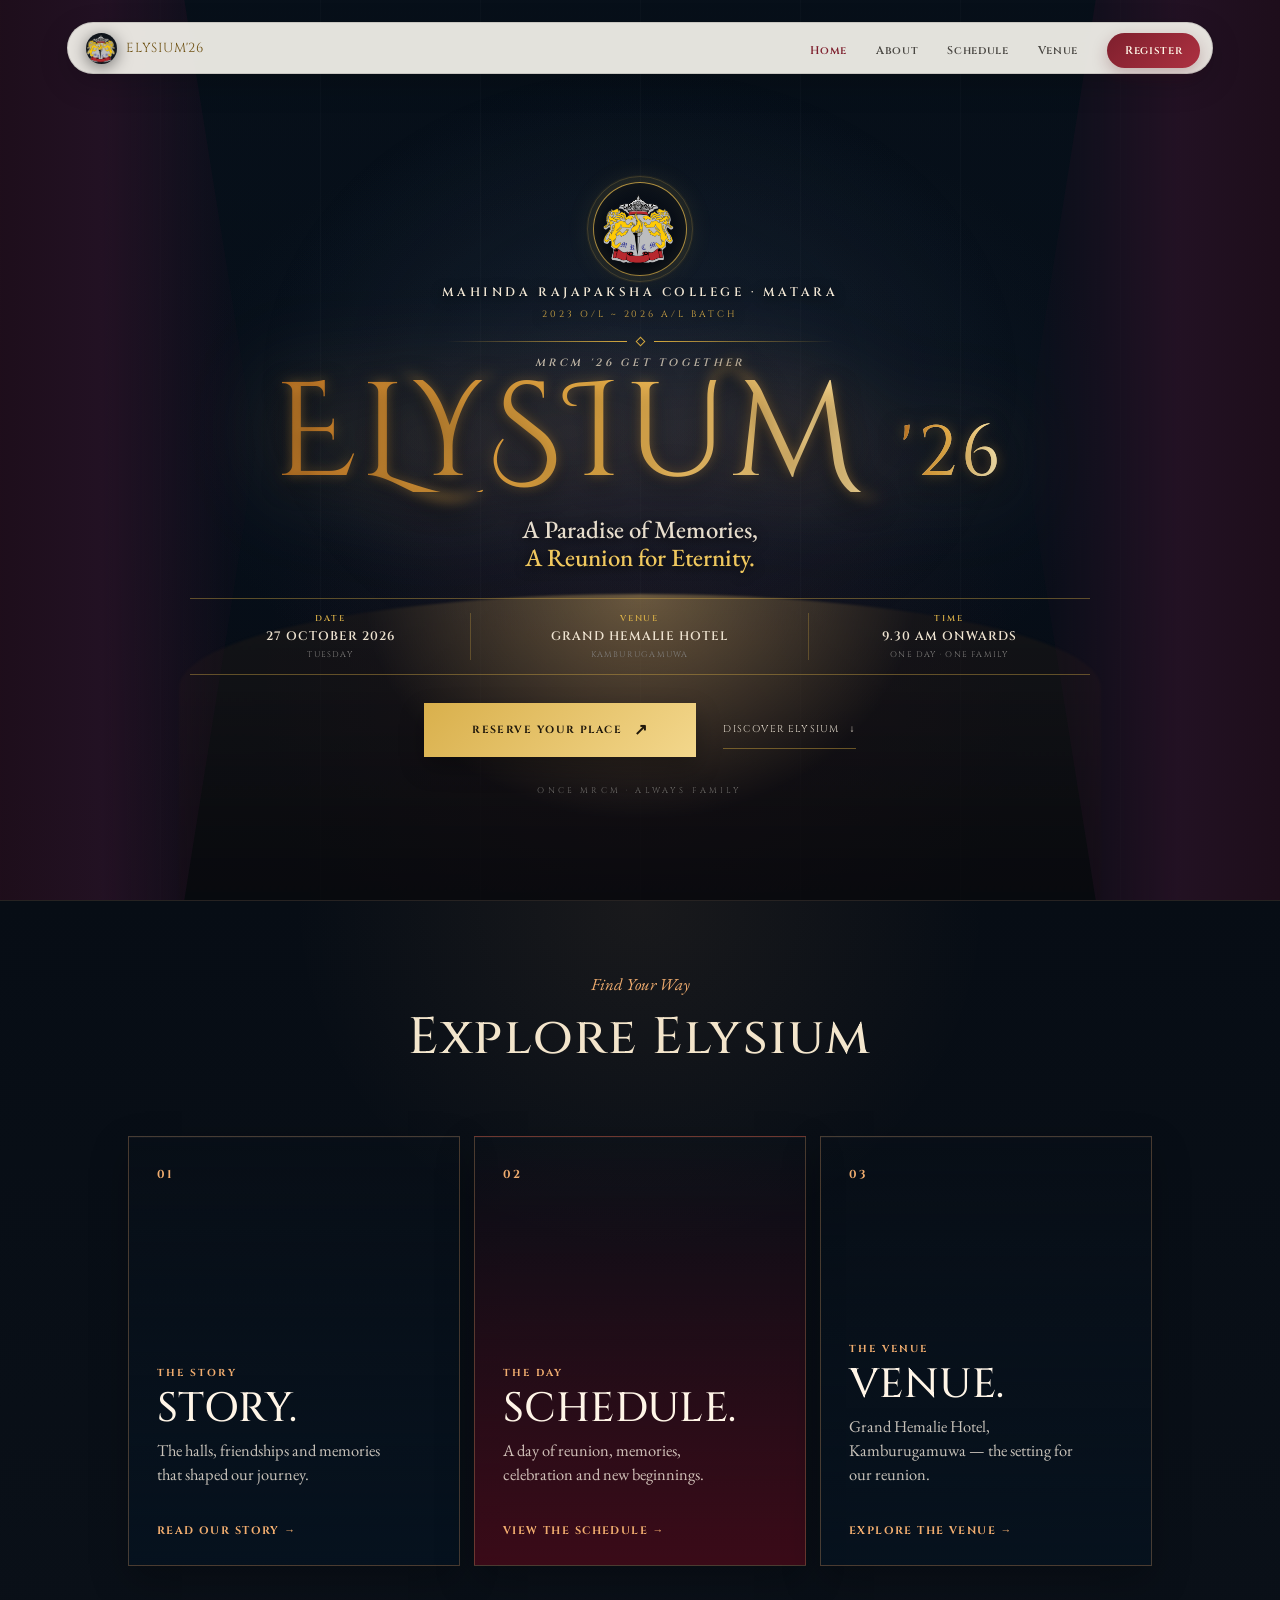
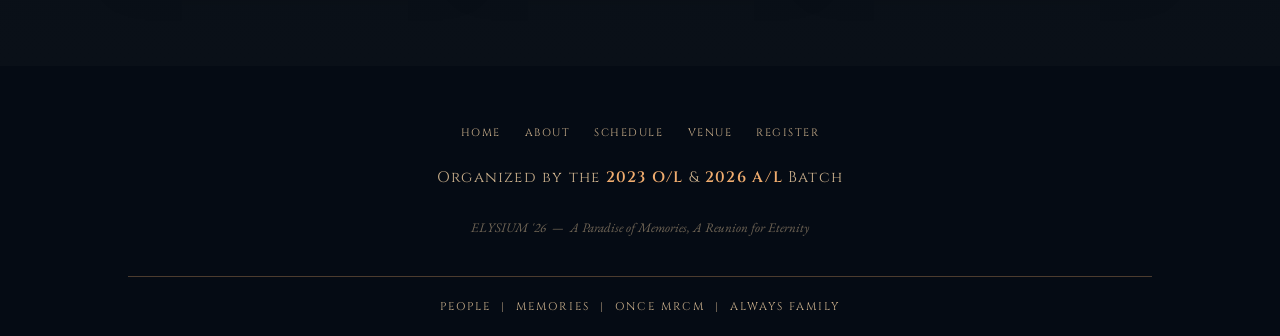
==== commit 18cc951e: "index.html" ====
--- a/index.html
+++ b/index.html
@@ -23,7 +23,7 @@
 </svg>
 
 <nav class="navbar" id="navbar">
-  <a href="index.html" class="nav-logo"><img src="assets/school-crest.png" alt="MRCM crest"><span>ELYSIUM'26</span></a>
+  <a href="index.html" class="nav-logo"><img src="school-crest.png" alt="MRCM crest"><span>ELYSIUM'26</span></a>
   <button class="nav-toggle" id="navToggle" aria-label="Toggle menu" aria-expanded="false">
     <span></span><span></span><span></span>
   </button>
@@ -51,7 +51,7 @@
 
   <div class="hero-content">
     <div class="reference-crest">
-      <img src="assets/school-crest.png" alt="Mahinda Rajapaksha College crest">
+      <img src="school-crest.png" alt="Mahinda Rajapaksha College crest">
     </div>
 
     <div class="school-name reference-school-name">
--- a/styles.css
+++ b/styles.css
@@ -1451,3 +1451,18 @@
   background:linear-gradient(90deg, transparent, var(--highlight));
 }
 .page-hero .eyebrow::after{transform:scaleX(-1);}
+html {
+  scrollbar-width: none;
+}
+
+html::-webkit-scrollbar {
+  display: none;
+}
+
+body {
+  scrollbar-width: none;
+}
+
+body::-webkit-scrollbar {
+  display: none;
+}
